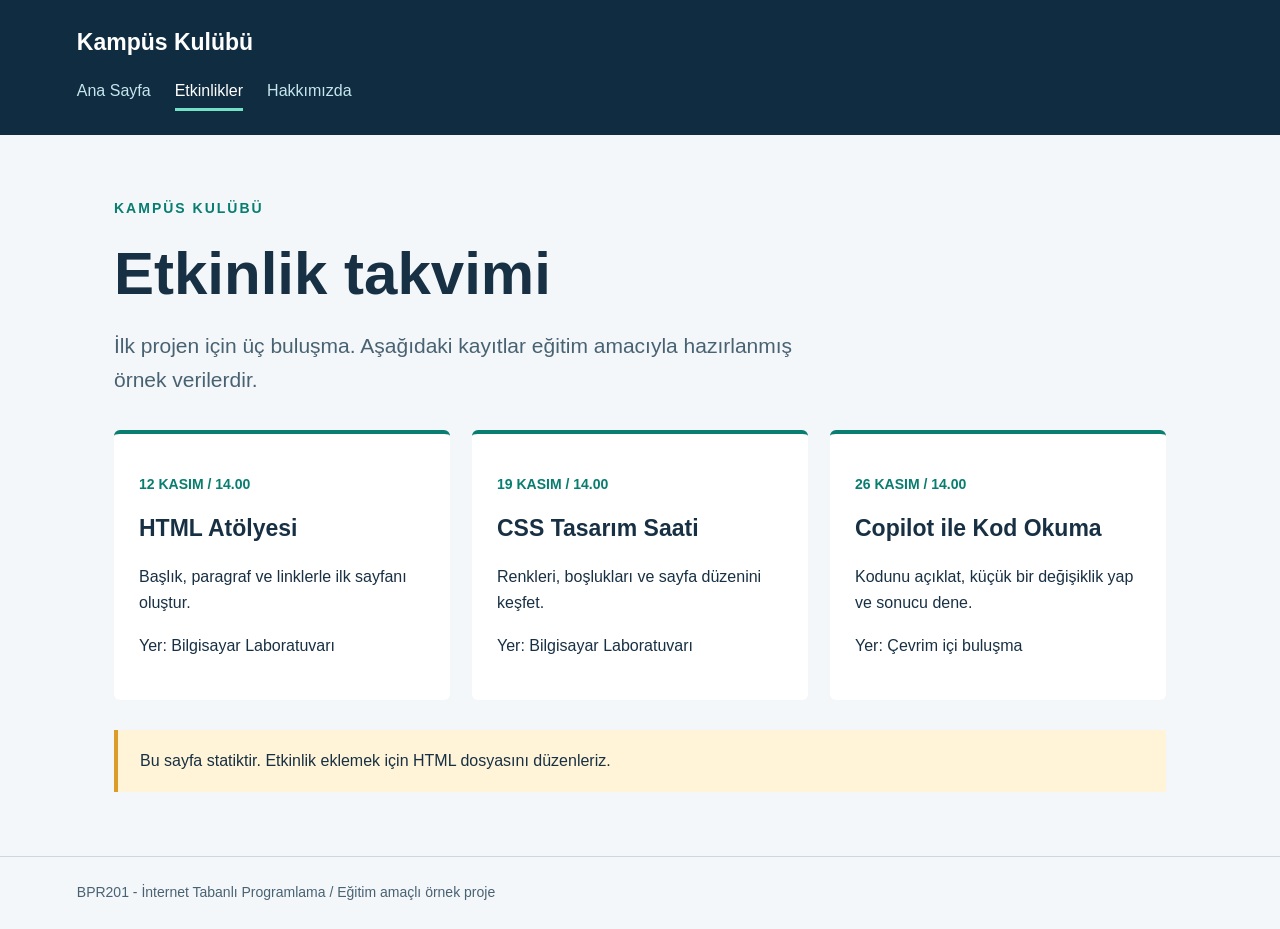
==== etkinlikler.html @ c9dd6682 "Add files via upload" ====
<!doctype html>
<html lang="tr">
<head>
  <meta charset="UTF-8">
  <meta name="viewport" content="width=device-width, initial-scale=1.0">
  <title>Etkinlikler | Kampüs Kulübü</title>
  <link rel="stylesheet" href="style.css">
</head>
<body>
<header><div class="brand">Kampüs Kulübü</div><nav aria-label="Ana menü"><a href="index.html">Ana Sayfa</a>
<a href="etkinlikler.html" aria-current="page">Etkinlikler</a>
<a href="hakkimizda.html">Hakkımızda</a></nav></header>
<main><p class="eyebrow">KAMPÜS KULÜBÜ</p><h1>Etkinlik takvimi</h1>
<p class="intro">İlk projen için üç buluşma. Aşağıdaki kayıtlar eğitim amacıyla hazırlanmış örnek verilerdir.</p>
<section class="grid" aria-label="Örnek etkinlikler">
<article><p class="meta">12 KASIM / 14.00</p><h2>HTML Atölyesi</h2><p>Başlık, paragraf ve linklerle ilk sayfanı oluştur.</p><p>Yer: Bilgisayar Laboratuvarı</p></article>
<article><p class="meta">19 KASIM / 14.00</p><h2>CSS Tasarım Saati</h2><p>Renkleri, boşlukları ve sayfa düzenini keşfet.</p><p>Yer: Bilgisayar Laboratuvarı</p></article>
<article><p class="meta">26 KASIM / 14.00</p><h2>Copilot ile Kod Okuma</h2><p>Kodunu açıklat, küçük bir değişiklik yap ve sonucu dene.</p><p>Yer: Çevrim içi buluşma</p></article>
</section><p class="note">Bu sayfa statiktir. Etkinlik eklemek için HTML dosyasını düzenleriz.</p></main>
<footer>BPR201 - İnternet Tabanlı Programlama / Eğitim amaçlı örnek proje</footer>
</body>
</html>
---- style.css ----
/* Ortak görünüm: Üç HTML dosyası bu dosyayı kullanır. */
* { box-sizing: border-box; }
body { margin: 0; font-family: Arial, sans-serif; color: #183044; background: #f3f7fa; line-height: 1.65; }
header { background: #102c40; color: white; padding: 24px max(6vw, 20px); }
.brand { font-weight: bold; font-size: 23px; }
nav { display: flex; flex-wrap: wrap; gap: 24px; margin-top: 12px; }
nav a { color: #c5e6ee; text-decoration: none; padding: 4px 0; }
nav a[aria-current="page"] { color: white; border-bottom: 3px solid #72e1c5; }
a { color: #086767; }
a:focus-visible { outline: 3px solid #e1a82b; outline-offset: 5px; }
main { max-width: 1100px; margin: 0 auto; padding: 48px 24px; min-height: 65vh; }
.eyebrow { color: #087d70; font-weight: bold; letter-spacing: 2px; font-size: 14px; }
h1 { font-size: clamp(34px, 5vw, 60px); line-height: 1.12; max-width: 850px; margin: 20px 0; }
.intro { font-size: 21px; max-width: 730px; color: #496272; }
.button { display: inline-block; margin: 16px 0 32px; padding: 13px 24px; background: #087d70; color: white; border-radius: 6px; text-decoration: none; font-weight: bold; }
.grid { display: grid; grid-template-columns: repeat(3, 1fr); gap: 22px; margin-top: 32px; }
article { background: white; border-top: 4px solid #087d70; padding: 25px; border-radius: 6px; }
article h2 { margin: 10px 0; font-size: 23px; }
.meta { font-size: 14px; color: #087d70; font-weight: bold; }
.note { padding: 18px 22px; border-left: 4px solid #db9d27; background: #fff4d8; margin-top: 30px; }
footer { border-top: 1px solid #cad8e0; padding: 24px 6vw; color: #496272; font-size: 14px; }
@media (max-width: 700px) { .grid { grid-template-columns: 1fr; } main { padding-top: 28px; } }
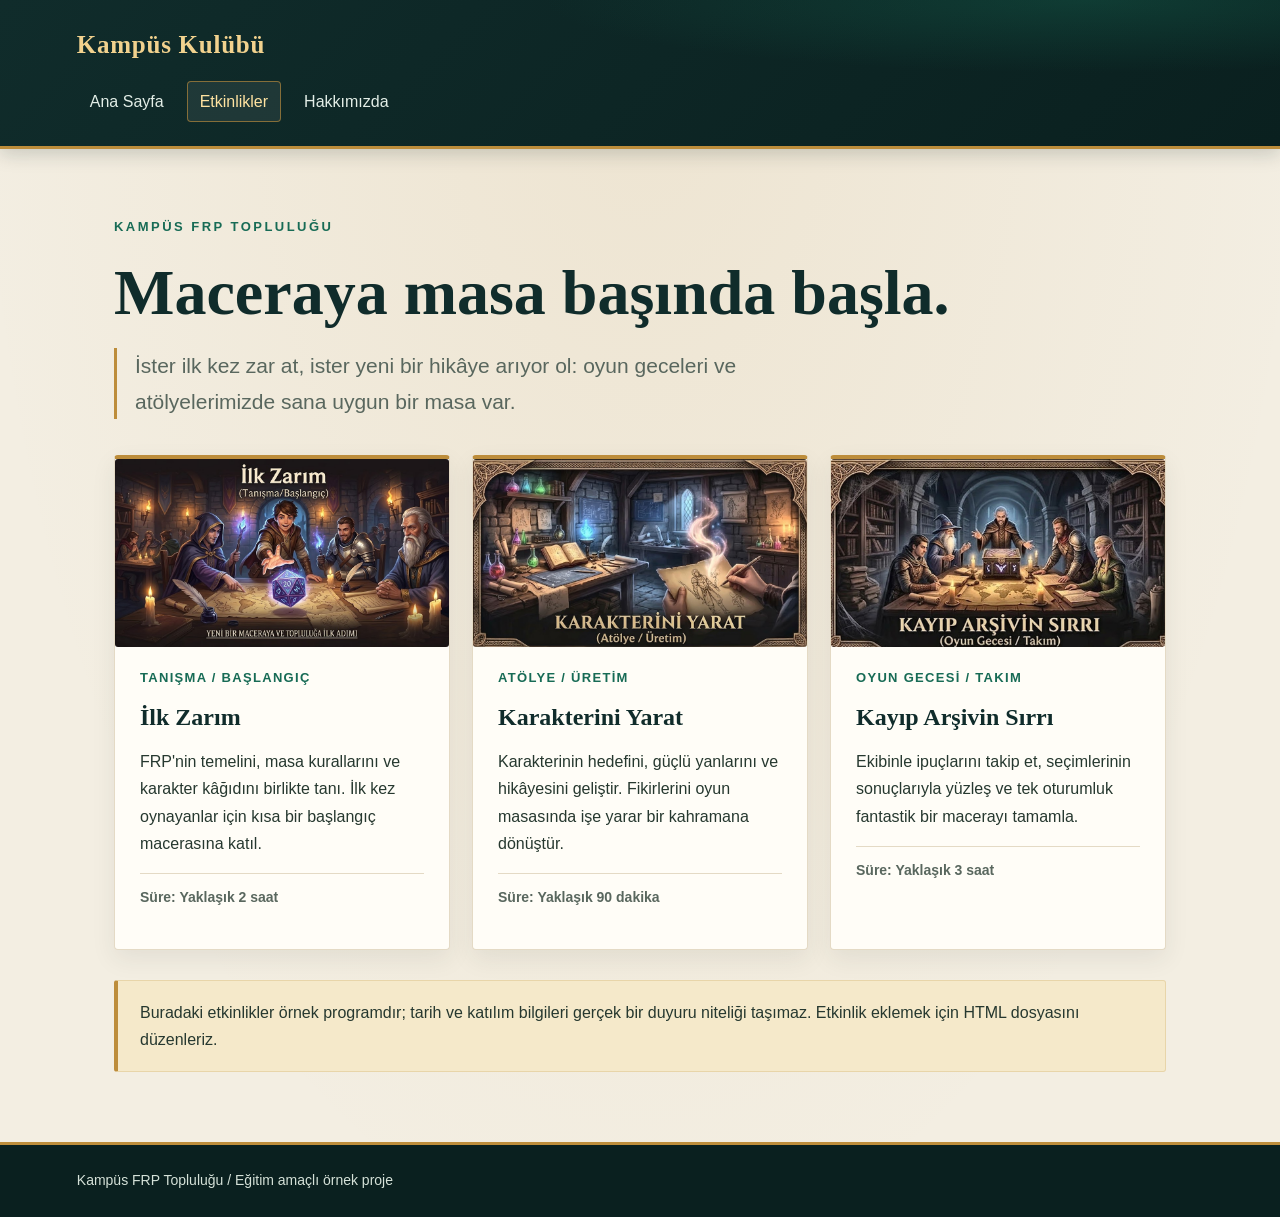
==== commit 73b59dec: "Kart yapılarına görseller eklendi ve CSS düzenlendi" ====
--- a/etkinlikler.html
+++ b/etkinlikler.html
@@ -10,13 +10,14 @@
 <header><div class="brand">Kampüs Kulübü</div><nav aria-label="Ana menü"><a href="index.html">Ana Sayfa</a>
 <a href="etkinlikler.html" aria-current="page">Etkinlikler</a>
 <a href="hakkimizda.html">Hakkımızda</a></nav></header>
-<main><p class="eyebrow">KAMPÜS KULÜBÜ</p><h1>Etkinlik takvimi</h1>
-<p class="intro">İlk projen için üç buluşma. Aşağıdaki kayıtlar eğitim amacıyla hazırlanmış örnek verilerdir.</p>
-<section class="grid" aria-label="Örnek etkinlikler">
-<article><p class="meta">12 KASIM / 14.00</p><h2>HTML Atölyesi</h2><p>Başlık, paragraf ve linklerle ilk sayfanı oluştur.</p><p>Yer: Bilgisayar Laboratuvarı</p></article>
-<article><p class="meta">19 KASIM / 14.00</p><h2>CSS Tasarım Saati</h2><p>Renkleri, boşlukları ve sayfa düzenini keşfet.</p><p>Yer: Bilgisayar Laboratuvarı</p></article>
-<article><p class="meta">26 KASIM / 14.00</p><h2>Copilot ile Kod Okuma</h2><p>Kodunu açıklat, küçük bir değişiklik yap ve sonucu dene.</p><p>Yer: Çevrim içi buluşma</p></article>
-</section><p class="note">Bu sayfa statiktir. Etkinlik eklemek için HTML dosyasını düzenleriz.</p></main>
-<footer>BPR201 - İnternet Tabanlı Programlama / Eğitim amaçlı örnek proje</footer>
+<main><p class="eyebrow">KAMPÜS FRP TOPLULUĞU</p><h1>Maceraya masa başında başla.</h1>
+<p class="intro">İster ilk kez zar at, ister yeni bir hikâye arıyor ol: oyun geceleri ve atölyelerimizde sana uygun bir masa var.</p>
+<section class="grid" aria-label="Örnek FRP etkinlikleri">
+<article><img class="card-image" src="İMG/ilk_zarim.jpg" alt="İlk Zarım etkinliğinden bir görsel"><p class="meta">TANIŞMA / BAŞLANGIÇ</p><h2>İlk Zarım</h2><p>FRP'nin temelini, masa kurallarını ve karakter kâğıdını birlikte tanı. İlk kez oynayanlar için kısa bir başlangıç macerasına katıl.</p><p class="event-detail">Süre: Yaklaşık 2 saat</p></article>
+<article><img class="card-image" src="İMG/karakterlerini_yarat_atolye.jpg" alt="Karakterini Yarat atölyesinden bir görsel"><p class="meta">ATÖLYE / ÜRETİM</p><h2>Karakterini Yarat</h2><p>Karakterinin hedefini, güçlü yanlarını ve hikâyesini geliştir. Fikirlerini oyun masasında işe yarar bir kahramana dönüştür.</p><p class="event-detail">Süre: Yaklaşık 90 dakika</p></article>
+<article><img class="card-image" src="İMG/kayip_arsiv.jpg" alt="Kayıp Arşivin Sırrı oyun gecesinden bir görsel"><p class="meta">OYUN GECESİ / TAKIM</p><h2>Kayıp Arşivin Sırrı</h2><p>Ekibinle ipuçlarını takip et, seçimlerinin sonuçlarıyla yüzleş ve tek oturumluk fantastik bir macerayı tamamla.</p><p class="event-detail">Süre: Yaklaşık 3 saat</p></article>
+</section>
+<p class="note">Buradaki etkinlikler örnek programdır; tarih ve katılım bilgileri gerçek bir duyuru niteliği taşımaz. Etkinlik eklemek için HTML dosyasını düzenleriz.</p></main>
+<footer>Kampüs FRP Topluluğu / Eğitim amaçlı örnek proje</footer>
 </body>
 </html>
--- a/style.css
+++ b/style.css
@@ -1,22 +1,210 @@
 /* Ortak görünüm: Üç HTML dosyası bu dosyayı kullanır. */
+:root {
+  color-scheme: light;
+  --night: #102c2b;
+  --night-deep: #0a201f;
+  --parchment: #f3eee2;
+  --paper: #fffdf7;
+  --ink: #26382f;
+  --muted: #59675e;
+  --emerald: #176b55;
+  --emerald-dark: #10513f;
+  --gold: #bd8d3b;
+  --gold-pale: #f5e9ca;
+  --line: #e4dac5;
+}
+
 * { box-sizing: border-box; }
-body { margin: 0; font-family: Arial, sans-serif; color: #183044; background: #f3f7fa; line-height: 1.65; }
-header { background: #102c40; color: white; padding: 24px max(6vw, 20px); }
-.brand { font-weight: bold; font-size: 23px; }
-nav { display: flex; flex-wrap: wrap; gap: 24px; margin-top: 12px; }
-nav a { color: #c5e6ee; text-decoration: none; padding: 4px 0; }
-nav a[aria-current="page"] { color: white; border-bottom: 3px solid #72e1c5; }
-a { color: #086767; }
-a:focus-visible { outline: 3px solid #e1a82b; outline-offset: 5px; }
-main { max-width: 1100px; margin: 0 auto; padding: 48px 24px; min-height: 65vh; }
-.eyebrow { color: #087d70; font-weight: bold; letter-spacing: 2px; font-size: 14px; }
-h1 { font-size: clamp(34px, 5vw, 60px); line-height: 1.12; max-width: 850px; margin: 20px 0; }
-.intro { font-size: 21px; max-width: 730px; color: #496272; }
-.button { display: inline-block; margin: 16px 0 32px; padding: 13px 24px; background: #087d70; color: white; border-radius: 6px; text-decoration: none; font-weight: bold; }
-.grid { display: grid; grid-template-columns: repeat(3, 1fr); gap: 22px; margin-top: 32px; }
-article { background: white; border-top: 4px solid #087d70; padding: 25px; border-radius: 6px; }
-article h2 { margin: 10px 0; font-size: 23px; }
-.meta { font-size: 14px; color: #087d70; font-weight: bold; }
-.note { padding: 18px 22px; border-left: 4px solid #db9d27; background: #fff4d8; margin-top: 30px; }
-footer { border-top: 1px solid #cad8e0; padding: 24px 6vw; color: #496272; font-size: 14px; }
-@media (max-width: 700px) { .grid { grid-template-columns: 1fr; } main { padding-top: 28px; } }
+
+body {
+  margin: 0;
+  color: var(--ink);
+  background:
+    radial-gradient(ellipse at 50% 0, rgb(189 141 59 / 10%), transparent 42rem),
+    var(--parchment);
+  font-family: "Trebuchet MS", Arial, sans-serif;
+  line-height: 1.7;
+}
+
+header {
+  padding: 24px max(6vw, 20px);
+  color: var(--paper);
+  background:
+    radial-gradient(ellipse at 85% 0, rgb(23 107 85 / 35%), transparent 34rem),
+    linear-gradient(135deg, var(--night), var(--night-deep));
+  border-bottom: 3px solid var(--gold);
+  box-shadow: 0 5px 18px rgb(10 32 31 / 18%);
+}
+
+.brand {
+  color: #f2d28e;
+  font-family: Georgia, "Times New Roman", serif;
+  font-size: 25px;
+  font-weight: bold;
+  letter-spacing: 0.03em;
+}
+
+nav {
+  display: flex;
+  flex-wrap: wrap;
+  gap: 10px;
+  margin-top: 14px;
+}
+
+nav a {
+  padding: 6px 12px;
+  color: #e3eee7;
+  border: 1px solid transparent;
+  border-radius: 4px;
+  text-decoration: none;
+  transition: background-color 160ms ease, border-color 160ms ease, color 160ms ease;
+}
+
+nav a:hover,
+nav a[aria-current="page"] {
+  color: #ffe3a1;
+  background: rgb(255 255 255 / 7%);
+  border-color: rgb(189 141 59 / 65%);
+}
+
+a { color: var(--emerald-dark); }
+
+a:focus-visible {
+  outline: 3px solid var(--gold);
+  outline-offset: 4px;
+}
+
+main {
+  max-width: 1100px;
+  min-height: 65vh;
+  margin: 0 auto;
+  padding: 54px 24px;
+}
+
+.eyebrow {
+  color: var(--emerald);
+  font-size: 13px;
+  font-weight: bold;
+  letter-spacing: 0.19em;
+}
+
+h1,
+article h2 {
+  color: var(--night);
+  font-family: Georgia, "Times New Roman", serif;
+  text-wrap: balance;
+}
+
+h1 {
+  max-width: 850px;
+  margin: 20px 0;
+  font-size: clamp(36px, 5.4vw, 64px);
+  line-height: 1.08;
+}
+
+.intro {
+  max-width: 760px;
+  padding-left: 18px;
+  color: var(--muted);
+  border-left: 3px solid var(--gold);
+  font-size: clamp(18px, 2.3vw, 21px);
+}
+
+.button {
+  display: inline-block;
+  margin: 16px 0 32px;
+  padding: 13px 24px;
+  color: #fffdf7;
+  background: var(--emerald);
+  border: 1px solid #2a8069;
+  border-radius: 4px;
+  box-shadow: 0 3px 0 var(--emerald-dark);
+  font-weight: bold;
+  text-decoration: none;
+  transition: background-color 160ms ease, transform 160ms ease;
+}
+
+.button:hover {
+  background: var(--emerald-dark);
+  transform: translateY(-1px);
+}
+
+.grid {
+  display: grid;
+  grid-template-columns: repeat(3, minmax(0, 1fr));
+  gap: 22px;
+  margin-top: 36px;
+}
+
+article {
+  overflow: hidden;
+  padding: 25px;
+  background: var(--paper);
+  border: 1px solid var(--line);
+  border-top: 4px solid var(--gold);
+  border-radius: 4px;
+  box-shadow: 0 9px 24px rgb(38 56 47 / 8%);
+}
+
+article .card-image {
+  display: block;
+  width: calc(100% + 50px);
+  aspect-ratio: 16 / 9;
+  margin: -25px -25px 20px;
+  border-radius: 3px;
+  object-fit: cover;
+}
+
+article h2 {
+  margin: 10px 0;
+  font-size: 24px;
+  line-height: 1.25;
+}
+
+.meta {
+  color: var(--emerald);
+  font-size: 13px;
+  font-weight: bold;
+  letter-spacing: 0.1em;
+}
+
+.event-detail {
+  padding-top: 12px;
+  color: var(--muted);
+  border-top: 1px solid var(--line);
+  font-size: 14px;
+  font-weight: bold;
+}
+
+.note {
+  margin-top: 30px;
+  padding: 18px 22px;
+  background: var(--gold-pale);
+  border: 1px solid #e8d5a9;
+  border-left: 4px solid var(--gold);
+  border-radius: 3px;
+}
+
+footer {
+  padding: 24px 6vw;
+  color: #d5e1d8;
+  background: var(--night-deep);
+  border-top: 3px solid var(--gold);
+  font-size: 14px;
+}
+
+@media (max-width: 700px) {
+  .grid { grid-template-columns: 1fr; }
+  main { padding: 34px 20px; }
+  nav { gap: 6px; }
+  nav a { padding: 6px 9px; }
+}
+
+@media (prefers-reduced-motion: reduce) {
+  *,
+  *::before,
+  *::after {
+    scroll-behavior: auto !important;
+    transition-duration: 0.01ms !important;
+  }
+}
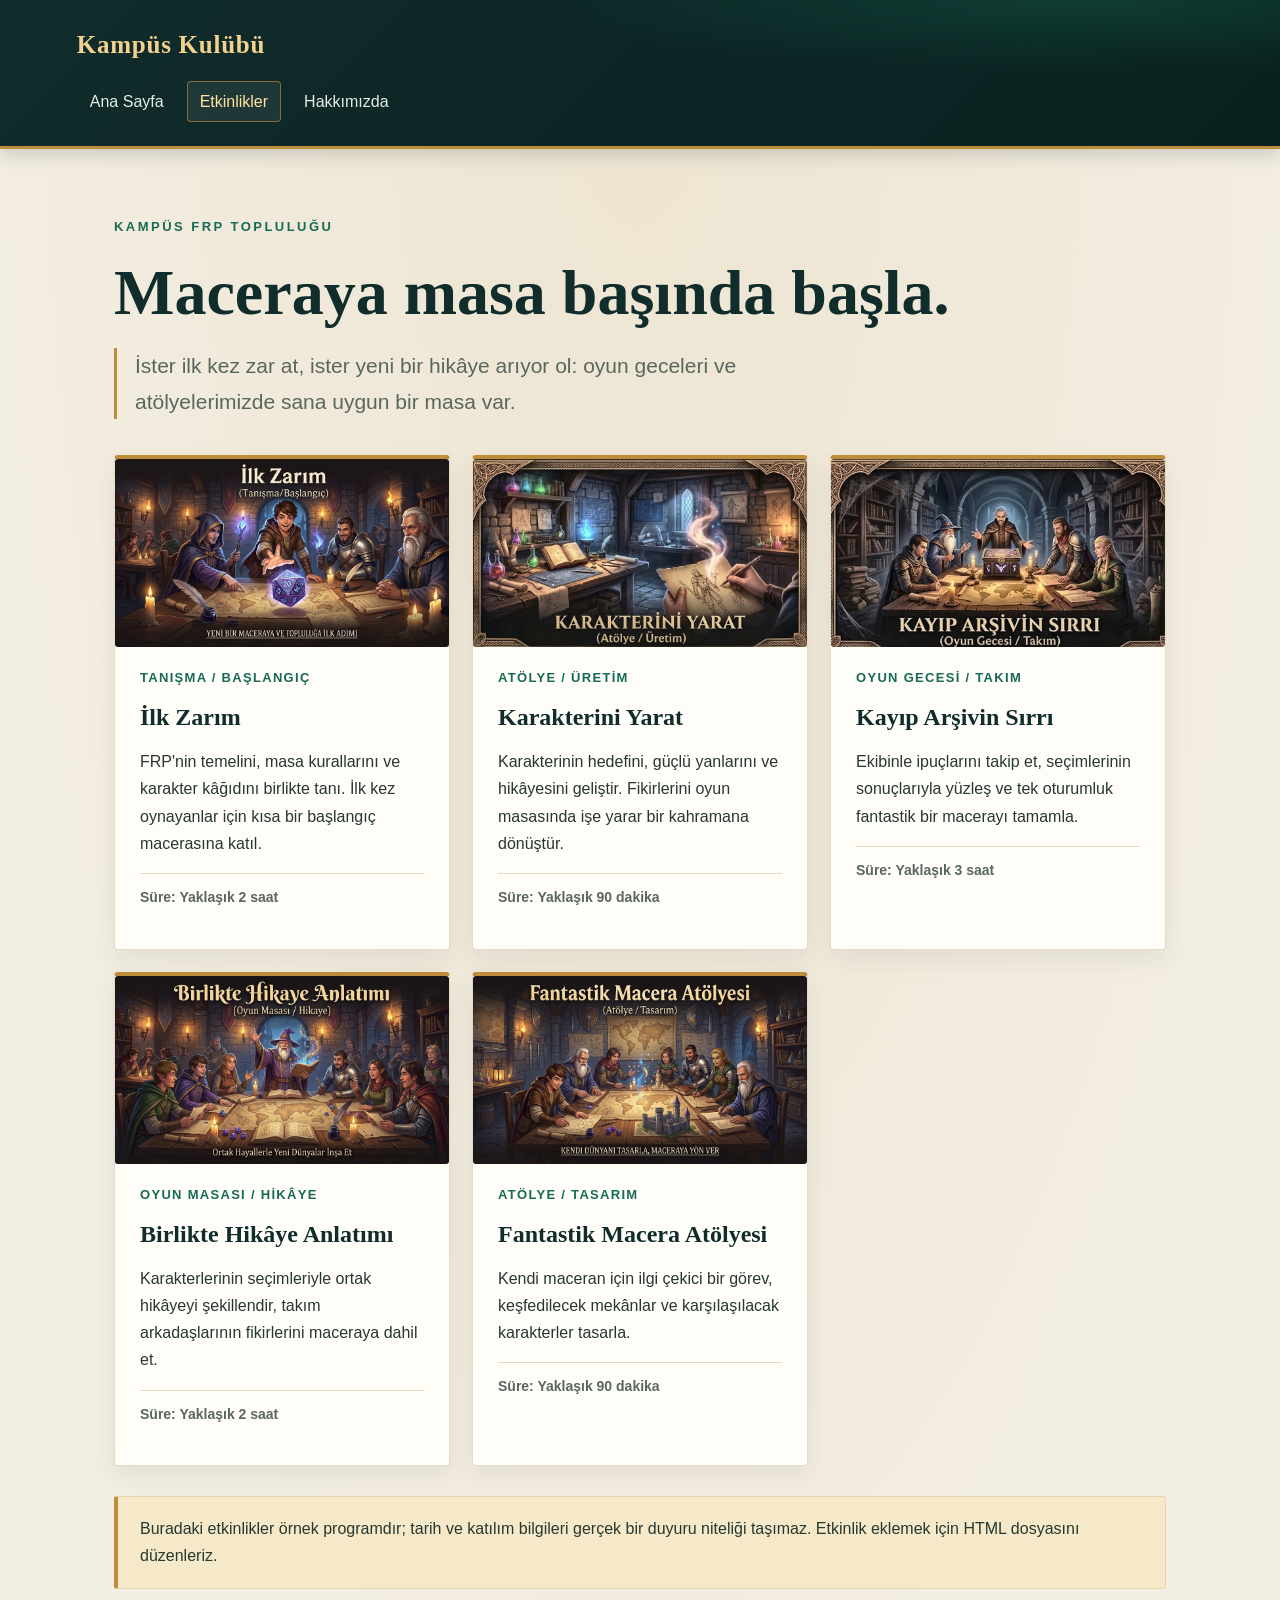
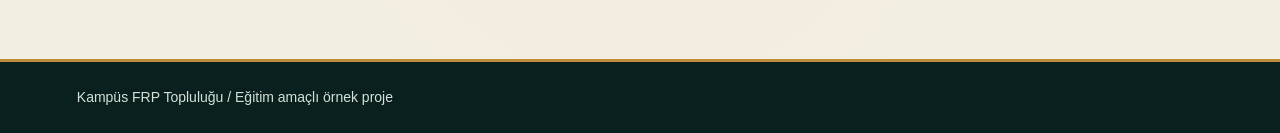
==== commit b2922924: "Yeni card yapıları ile görseller eklendi  ve daha interaktif bir hale getirildi." ====
--- a/etkinlikler.html
+++ b/etkinlikler.html
@@ -16,6 +16,8 @@
 <article><img class="card-image" src="İMG/ilk_zarim.jpg" alt="İlk Zarım etkinliğinden bir görsel"><p class="meta">TANIŞMA / BAŞLANGIÇ</p><h2>İlk Zarım</h2><p>FRP'nin temelini, masa kurallarını ve karakter kâğıdını birlikte tanı. İlk kez oynayanlar için kısa bir başlangıç macerasına katıl.</p><p class="event-detail">Süre: Yaklaşık 2 saat</p></article>
 <article><img class="card-image" src="İMG/karakterlerini_yarat_atolye.jpg" alt="Karakterini Yarat atölyesinden bir görsel"><p class="meta">ATÖLYE / ÜRETİM</p><h2>Karakterini Yarat</h2><p>Karakterinin hedefini, güçlü yanlarını ve hikâyesini geliştir. Fikirlerini oyun masasında işe yarar bir kahramana dönüştür.</p><p class="event-detail">Süre: Yaklaşık 90 dakika</p></article>
 <article><img class="card-image" src="İMG/kayip_arsiv.jpg" alt="Kayıp Arşivin Sırrı oyun gecesinden bir görsel"><p class="meta">OYUN GECESİ / TAKIM</p><h2>Kayıp Arşivin Sırrı</h2><p>Ekibinle ipuçlarını takip et, seçimlerinin sonuçlarıyla yüzleş ve tek oturumluk fantastik bir macerayı tamamla.</p><p class="event-detail">Süre: Yaklaşık 3 saat</p></article>
+<article><img class="card-image" src="İMG/birlikte_hikaye.jpg" alt="Birlikte hikâye anlatan oyunculardan bir görsel"><p class="meta">OYUN MASASI / HİKÂYE</p><h2>Birlikte Hikâye Anlatımı</h2><p>Karakterlerinin seçimleriyle ortak hikâyeyi şekillendir, takım arkadaşlarının fikirlerini maceraya dahil et.</p><p class="event-detail">Süre: Yaklaşık 2 saat</p></article>
+<article><img class="card-image" src="İMG/fantastik_macera.jpg" alt="Fantastik macera tasarım atölyesinden bir görsel"><p class="meta">ATÖLYE / TASARIM</p><h2>Fantastik Macera Atölyesi</h2><p>Kendi maceran için ilgi çekici bir görev, keşfedilecek mekânlar ve karşılaşılacak karakterler tasarla.</p><p class="event-detail">Süre: Yaklaşık 90 dakika</p></article>
 </section>
 <p class="note">Buradaki etkinlikler örnek programdır; tarih ve katılım bilgileri gerçek bir duyuru niteliği taşımaz. Etkinlik eklemek için HTML dosyasını düzenleriz.</p></main>
 <footer>Kampüs FRP Topluluğu / Eğitim amaçlı örnek proje</footer>
--- a/style.css
+++ b/style.css
@@ -144,6 +144,7 @@
   border-top: 4px solid var(--gold);
   border-radius: 4px;
   box-shadow: 0 9px 24px rgb(38 56 47 / 8%);
+  transition: transform 180ms ease, box-shadow 180ms ease, border-color 180ms ease;
 }
 
 article .card-image {
@@ -153,6 +154,19 @@
   margin: -25px -25px 20px;
   border-radius: 3px;
   object-fit: cover;
+  transition: transform 220ms ease;
+}
+
+@media (hover: hover) {
+  .grid article:hover {
+    transform: translateY(-5px);
+    border-top-color: var(--emerald);
+    box-shadow: 0 16px 32px rgb(38 56 47 / 16%);
+  }
+
+  .grid article:hover .card-image {
+    transform: scale(1.04);
+  }
 }
 
 article h2 {
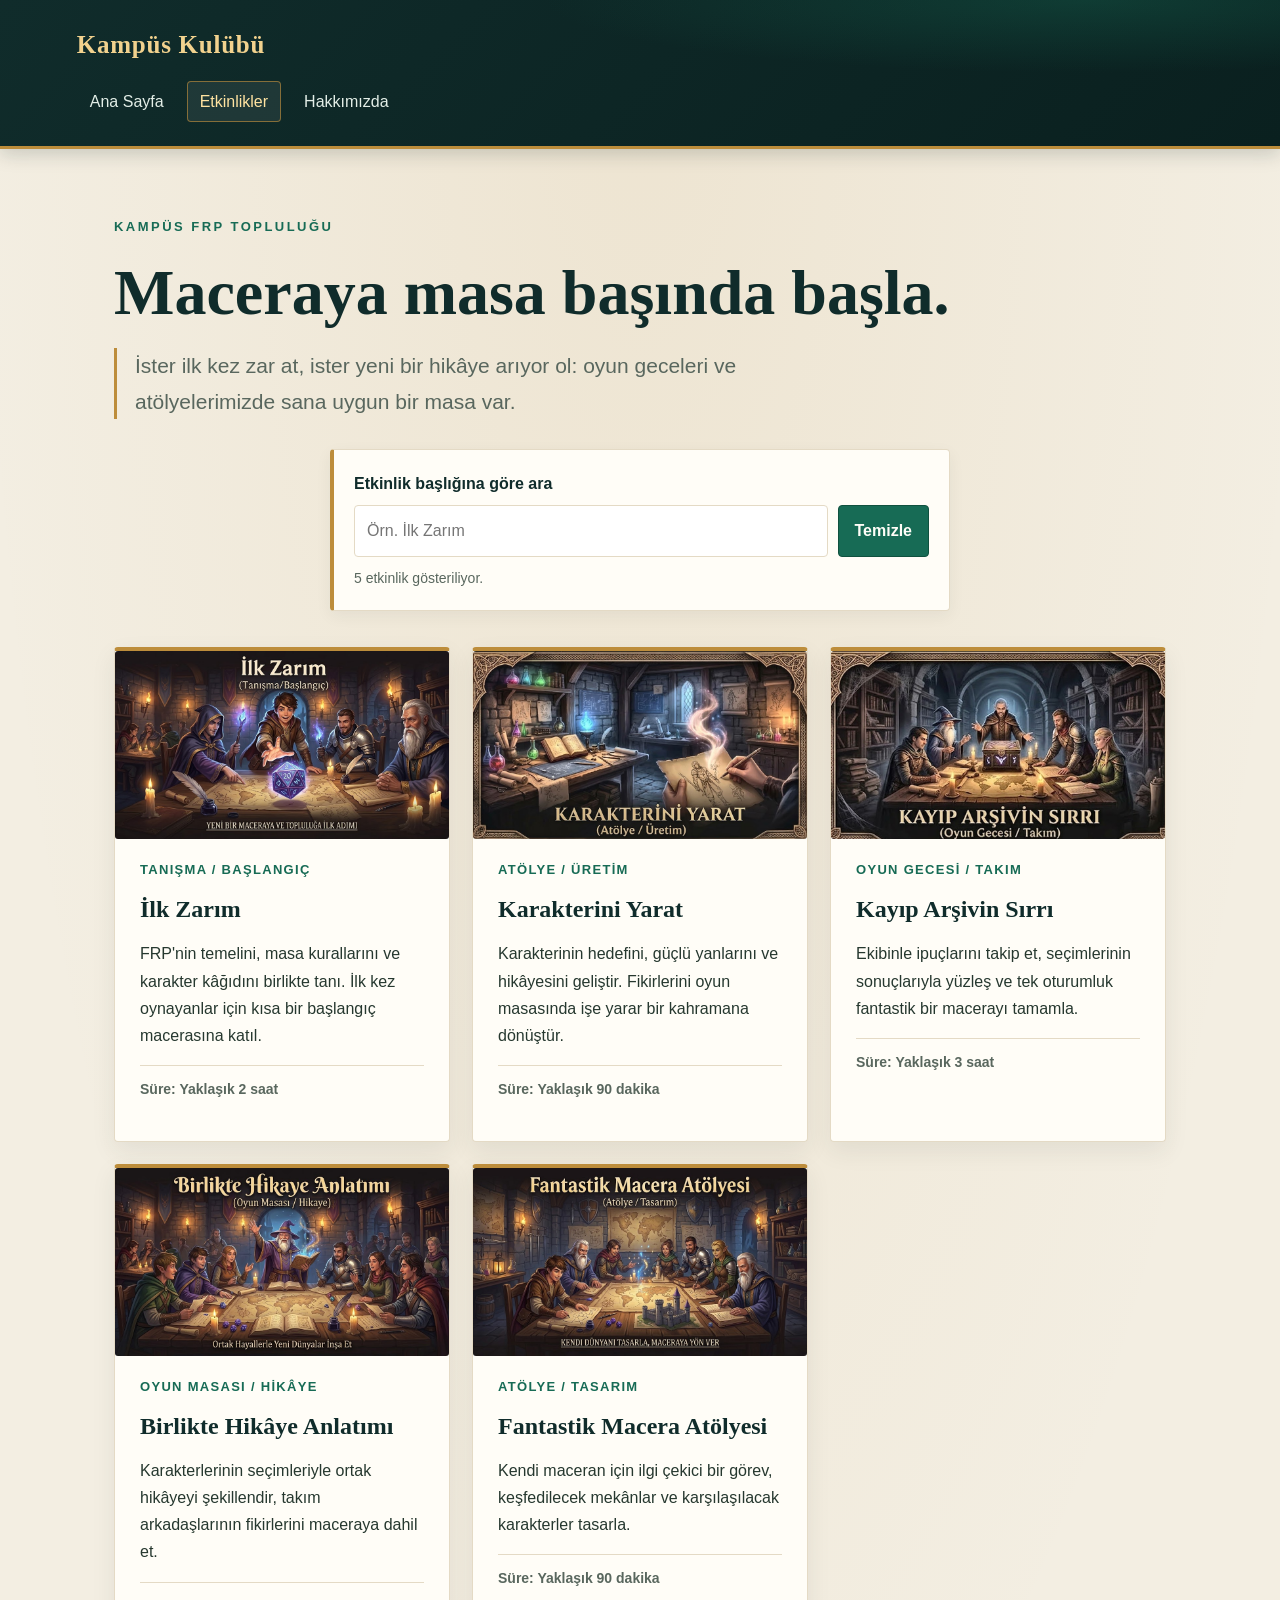
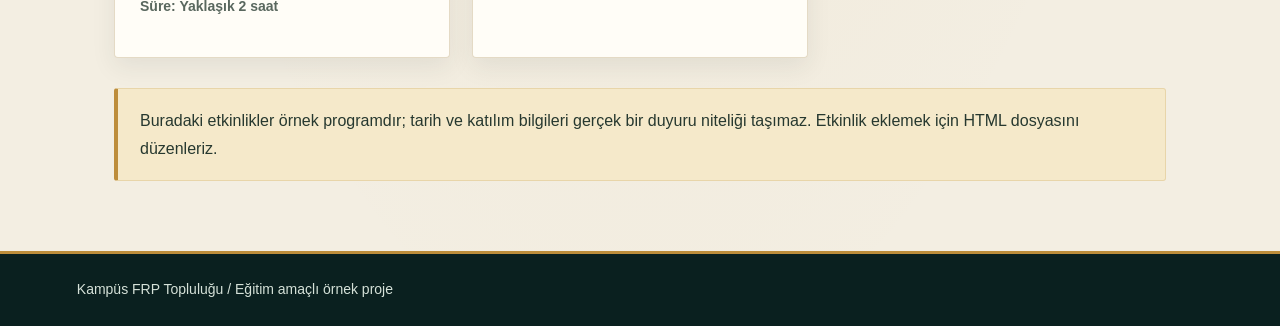
==== commit 49f84fdb: "Arama çubuğu ve site mobil cihazlar üzerinde kullanım için uygun hale getirildi." ====
--- a/etkinlikler.html
+++ b/etkinlikler.html
@@ -5,6 +5,7 @@
   <meta name="viewport" content="width=device-width, initial-scale=1.0">
   <title>Etkinlikler | Kampüs Kulübü</title>
   <link rel="stylesheet" href="style.css">
+  <script src="script.js" defer></script>
 </head>
 <body>
 <header><div class="brand">Kampüs Kulübü</div><nav aria-label="Ana menü"><a href="index.html">Ana Sayfa</a>
@@ -12,6 +13,14 @@
 <a href="hakkimizda.html">Hakkımızda</a></nav></header>
 <main><p class="eyebrow">KAMPÜS FRP TOPLULUĞU</p><h1>Maceraya masa başında başla.</h1>
 <p class="intro">İster ilk kez zar at, ister yeni bir hikâye arıyor ol: oyun geceleri ve atölyelerimizde sana uygun bir masa var.</p>
+<form class="event-search" id="event-search" role="search">
+  <label for="event-search-input">Etkinlik başlığına göre ara</label>
+  <div class="event-search-controls">
+    <input id="event-search-input" name="q" type="search" placeholder="Örn. İlk Zarım" autocomplete="off" aria-describedby="event-search-status">
+    <button type="reset">Temizle</button>
+  </div>
+  <p class="event-search-status" id="event-search-status" role="status" aria-live="polite" aria-atomic="true"></p>
+</form>
 <section class="grid" aria-label="Örnek FRP etkinlikleri">
 <article><img class="card-image" src="İMG/ilk_zarim.jpg" alt="İlk Zarım etkinliğinden bir görsel"><p class="meta">TANIŞMA / BAŞLANGIÇ</p><h2>İlk Zarım</h2><p>FRP'nin temelini, masa kurallarını ve karakter kâğıdını birlikte tanı. İlk kez oynayanlar için kısa bir başlangıç macerasına katıl.</p><p class="event-detail">Süre: Yaklaşık 2 saat</p></article>
 <article><img class="card-image" src="İMG/karakterlerini_yarat_atolye.jpg" alt="Karakterini Yarat atölyesinden bir görsel"><p class="meta">ATÖLYE / ÜRETİM</p><h2>Karakterini Yarat</h2><p>Karakterinin hedefini, güçlü yanlarını ve hikâyesini geliştir. Fikirlerini oyun masasında işe yarar bir kahramana dönüştür.</p><p class="event-detail">Süre: Yaklaşık 90 dakika</p></article>
--- a/style.css
+++ b/style.css
@@ -129,6 +129,74 @@
   transform: translateY(-1px);
 }
 
+.event-search {
+  max-width: 620px;
+  margin: 30px auto 0;
+  padding: 20px;
+  background: var(--paper);
+  border: 1px solid var(--line);
+  border-left: 4px solid var(--gold);
+  border-radius: 4px;
+  box-shadow: 0 5px 16px rgb(38 56 47 / 6%);
+}
+
+.event-search label {
+  display: block;
+  margin-bottom: 8px;
+  color: var(--night);
+  font-weight: bold;
+}
+
+.event-search-controls {
+  display: flex;
+  gap: 10px;
+  min-width: 0;
+}
+
+.event-search input {
+  flex: 1;
+  min-width: 0;
+  min-height: 44px;
+  padding: 11px 12px;
+  color: var(--ink);
+  background: #fff;
+  border: 1px solid var(--line);
+  border-radius: 4px;
+  font: inherit;
+}
+
+.event-search input:focus-visible,
+.event-search button:focus-visible {
+  outline: 3px solid var(--gold);
+  outline-offset: 3px;
+}
+
+.event-search button {
+  flex: 0 0 auto;
+  min-height: 44px;
+  padding: 10px 16px;
+  color: #fffdf7;
+  background: var(--emerald);
+  border: 1px solid var(--emerald-dark);
+  border-radius: 4px;
+  font: inherit;
+  font-weight: bold;
+  cursor: pointer;
+  transition: background-color 160ms ease;
+}
+
+.event-search button:hover {
+  background: var(--emerald-dark);
+}
+
+.event-search-status {
+  min-height: 1.7em;
+  margin: 10px 0 0;
+  color: var(--muted);
+  font-size: 14px;
+  overflow-wrap: anywhere;
+}
+
 .grid {
   display: grid;
   grid-template-columns: repeat(3, minmax(0, 1fr));
@@ -214,6 +282,13 @@
   nav a { padding: 6px 9px; }
 }
 
+@media (max-width: 600px) {
+  .event-search { padding: 16px; }
+  .event-search-controls { flex-direction: column; }
+  .event-search input,
+  .event-search button { width: 100%; }
+}
+
 @media (prefers-reduced-motion: reduce) {
   *,
   *::before,
